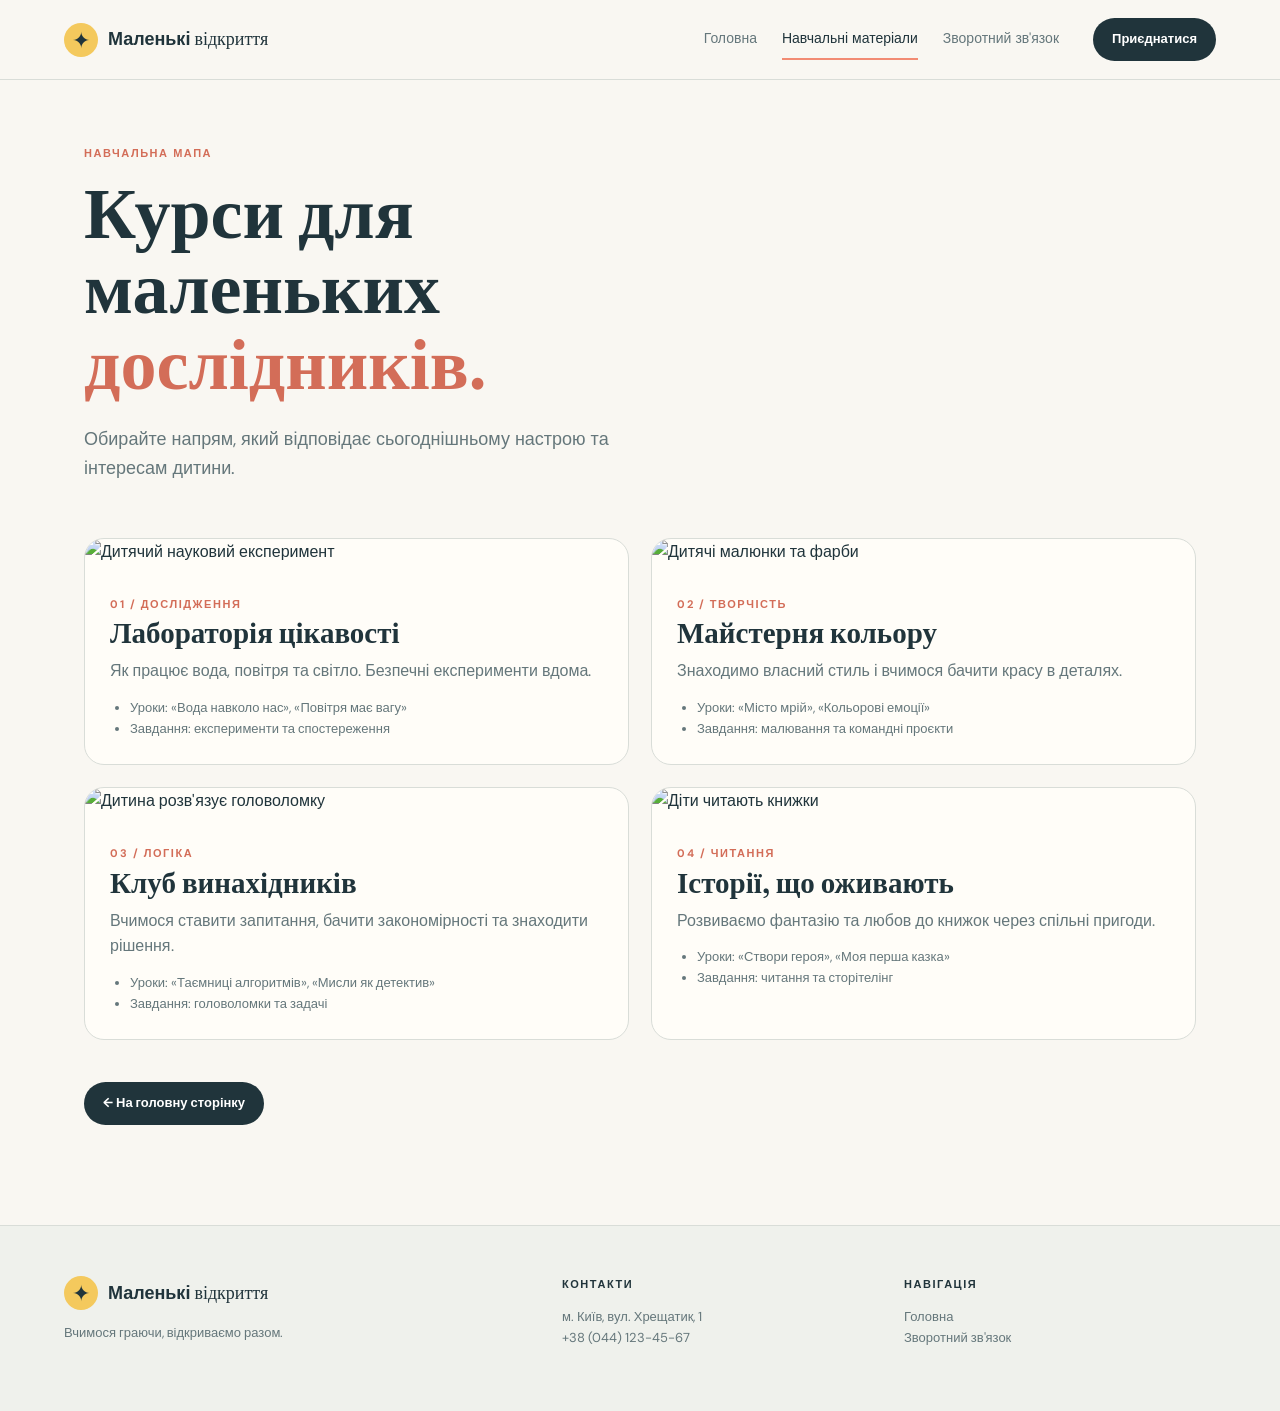
==== courses.html @ d6eb9dab "Create Lab1 frontend portal" ====
<!DOCTYPE html>
<html lang="uk">
<head>
  <meta charset="UTF-8">
  <meta name="viewport" content="width=device-width, initial-scale=1.0">
  <title>Навчальні матеріали | Маленькі відкриття</title>
  <link rel="stylesheet" href="styles.css">
</head>
<body>
  <header class="site-header">
    <a class="brand" href="index.html"><span class="brand-mark">✦</span><span><strong>Маленькі</strong><em> відкриття</em></span></a>
    <nav aria-label="Головна навігація"><a href="index.html">Головна</a><a href="courses.html" class="active">Навчальні матеріали</a><a href="feedback.html">Зворотний зв'язок</a></nav>
    <a class="button button-primary" href="feedback.html">Приєднатися</a>
  </header>
  <main class="page-main">
    <section class="page-intro"><p class="eyebrow">Навчальна мапа</p><h1>Курси для маленьких <span>дослідників.</span></h1><p>Обирайте напрям, який відповідає сьогоднішньому настрою та інтересам дитини.</p></section>
    <section class="course-grid" aria-label="Список курсів">
      <article class="course-card"><img src="https://images.unsplash.com/photo-1532094349884-543bc11b234d?auto=format&fit=crop&w=700&q=85" alt="Дитячий науковий експеримент"><div class="course-content"><span class="course-tag">01 / Дослідження</span><h2>Лабораторія цікавості</h2><p>Як працює вода, повітря та світло. Безпечні експерименти вдома.</p><ul><li>Уроки: «Вода навколо нас», «Повітря має вагу»</li><li>Завдання: експерименти та спостереження</li></ul></div></article>
      <article class="course-card"><img src="https://images.unsplash.com/photo-1561214115-f2f134cc4912?auto=format&fit=crop&w=700&q=85" alt="Дитячі малюнки та фарби"><div class="course-content"><span class="course-tag">02 / Творчість</span><h2>Майстерня кольору</h2><p>Знаходимо власний стиль і вчимося бачити красу в деталях.</p><ul><li>Уроки: «Місто мрій», «Кольорові емоції»</li><li>Завдання: малювання та командні проєкти</li></ul></div></article>
      <article class="course-card"><img src="https://images.unsplash.com/photo-1606326608606-aa0b62935f2b?auto=format&fit=crop&w=700&q=85" alt="Дитина розв'язує головоломку"><div class="course-content"><span class="course-tag">03 / Логіка</span><h2>Клуб винахідників</h2><p>Вчимося ставити запитання, бачити закономірності та знаходити рішення.</p><ul><li>Уроки: «Таємниці алгоритмів», «Мисли як детектив»</li><li>Завдання: головоломки та задачі</li></ul></div></article>
      <article class="course-card"><img src="https://images.unsplash.com/photo-1503676260728-1c00da094a0b?auto=format&fit=crop&w=700&q=85" alt="Діти читають книжки"><div class="course-content"><span class="course-tag">04 / Читання</span><h2>Історії, що оживають</h2><p>Розвиваємо фантазію та любов до книжок через спільні пригоди.</p><ul><li>Уроки: «Створи героя», «Моя перша казка»</li><li>Завдання: читання та сторітелінг</li></ul></div></article>
    </section>
    <a class="button button-dark back-button" href="index.html">← На головну сторінку</a>
  </main>
  <footer class="site-footer"><div><a class="brand" href="index.html"><span class="brand-mark">✦</span><span><strong>Маленькі</strong><em> відкриття</em></span></a><p>Вчимося граючи, відкриваємо разом.</p></div><div><p class="footer-label">Контакти</p><p>м. Київ, вул. Хрещатик, 1<br><a href="tel:+380441234567">+38 (044) 123-45-67</a></p></div><div><p class="footer-label">Навігація</p><p><a href="index.html">Головна</a><br><a href="feedback.html">Зворотний зв'язок</a></p></div></footer>
</body>
</html>
---- styles.css ----
@import url("https://fonts.googleapis.com/css2?family=DM+Sans:wght@400;500;700&family=Fraunces:opsz,wght@9..144,500;9..144,600&display=swap");

:root {
  --ink: #20343b;
  --muted: #65777b;
  --paper: #f9f7f2;
  --cream: #fffdf8;
  --coral: #f28b73;
  --yellow: #f4c95d;
  --mint: #b8d9c7;
  --line: #d9ddd8;
  --radius: 20px;
}
* {
  box-sizing: border-box;
}
html {
  scroll-behavior: smooth;
}
body {
  margin: 0;
  color: var(--ink);
  background: var(--paper);
  font-family: "DM Sans", sans-serif;
  line-height: 1.6;
}
a {
  color: inherit;
  text-decoration: none;
}
.site-header {
  min-height: 80px;
  padding: 18px clamp(20px, 5vw, 76px);
  display: flex;
  align-items: center;
  gap: 34px;
  background: rgba(249, 247, 242, 0.92);
  border-bottom: 1px solid var(--line);
  position: sticky;
  top: 0;
  z-index: 10;
  backdrop-filter: blur(10px);
}
.brand {
  display: inline-flex;
  align-items: center;
  gap: 10px;
  font-size: 18px;
  white-space: nowrap;
}
.brand strong {
  font-weight: 700;
}
.brand em {
  font-family: "Fraunces", serif;
  font-style: normal;
}
.brand-mark {
  display: grid;
  place-items: center;
  width: 34px;
  height: 34px;
  color: var(--ink);
  background: var(--yellow);
  border-radius: 50%;
  font-size: 22px;
}
nav {
  display: flex;
  align-items: center;
  gap: 25px;
  margin-left: auto;
  font-size: 14px;
  color: var(--muted);
}
nav a {
  padding: 8px 0;
  border-bottom: 2px solid transparent;
}
nav a:hover,
nav a.active {
  color: var(--ink);
  border-color: var(--coral);
}
.header-actions {
  display: flex;
  gap: 10px;
}
.button {
  display: inline-flex;
  align-items: center;
  justify-content: center;
  border: 1px solid transparent;
  border-radius: 999px;
  padding: 10px 18px;
  font: inherit;
  font-weight: 700;
  font-size: 13px;
  cursor: pointer;
  transition:
    transform 0.2s,
    box-shadow 0.2s,
    background 0.2s;
}
.button:hover {
  transform: translateY(-2px);
  box-shadow: 0 7px 18px rgba(32, 52, 59, 0.12);
}
.button-primary {
  color: #fff;
  background: var(--ink);
}
.button-ghost {
  border-color: var(--line);
  background: transparent;
}
.button-dark {
  color: #fff;
  background: var(--ink);
}
main {
  max-width: 1240px;
  margin: auto;
  padding: 0 clamp(20px, 5vw, 76px);
}
.hero {
  min-height: 630px;
  padding: 75px 0 70px;
  display: grid;
  grid-template-columns: 1fr 0.9fr;
  align-items: center;
  gap: clamp(40px, 8vw, 110px);
}
.eyebrow,
.course-tag,
.card-label,
.footer-label {
  margin: 0 0 12px;
  color: #d36d58;
  font-size: 11px;
  font-weight: 700;
  letter-spacing: 0.14em;
  text-transform: uppercase;
}
.hero h1,
.page-intro h1 {
  max-width: 620px;
  margin: 0;
  font:
    600 clamp(44px, 6vw, 78px)/1.05 "Fraunces",
    serif;
  letter-spacing: 0;
}
.hero h1 span,
.page-intro h1 span {
  color: #d36d58;
}
.hero-text {
  max-width: 500px;
  margin: 25px 0;
  color: var(--muted);
  font-size: 18px;
}
.hero-actions {
  display: flex;
  align-items: center;
  gap: 24px;
}
.text-link {
  color: var(--ink);
  font-weight: 700;
  font-size: 14px;
  border-bottom: 1px solid var(--ink);
  padding-bottom: 3px;
}
.trust-note {
  display: flex;
  align-items: center;
  gap: 9px;
  margin-top: 46px;
  color: var(--muted);
  font-size: 12px;
}
.dot {
  width: 8px;
  height: 8px;
  border-radius: 50%;
  background: #76ae8b;
}
.hero-figure {
  position: relative;
  margin: 0;
}
.hero-figure img {
  width: 100%;
  aspect-ratio: 4/5;
  object-fit: cover;
  border-radius: 150px 150px 20px 20px;
  filter: saturate(0.85);
}
.hero-figure figcaption {
  position: absolute;
  left: -35px;
  bottom: 26px;
  width: 190px;
  padding: 17px;
  color: var(--ink);
  background: var(--yellow);
  border-radius: 12px;
  display: grid;
  gap: 4px;
  transform: rotate(-3deg);
}
.hero-figure figcaption strong {
  font:
    600 30px/1 "Fraunces",
    serif;
}
.hero-figure figcaption span {
  font-size: 11px;
  line-height: 1.3;
}
.intro-section {
  display: grid;
  grid-template-columns: 1fr 0.75fr;
  gap: 100px;
  align-items: start;
  padding: 90px 0;
  border-top: 1px solid var(--line);
}
.intro-copy h2,
.section-heading h2,
.resource-card h2 {
  margin: 0 0 18px;
  font:
    600 39px/1.15 "Fraunces",
    serif;
}
.intro-copy p {
  max-width: 600px;
  color: var(--muted);
}
.styled-sentence {
  color: var(--ink) !important;
  font-size: 16px;
}
.styled-sentence i {
  color: #cb664f;
}
.styled-sentence b {
  color: #6b9b7e;
}
.styled-sentence em {
  color: #bb8a22;
}
.mission-card {
  padding: 30px;
  background: var(--mint);
  border-radius: var(--radius);
}
.mission-card ol {
  margin: 0;
  padding-left: 22px;
}
.mission-card li {
  padding: 9px 0;
  border-bottom: 1px solid rgba(32, 52, 59, 0.15);
}
.mission-card li:last-child {
  border: 0;
}
.topics-section {
  padding: 70px 0 95px;
}
.section-heading {
  display: flex;
  justify-content: space-between;
  align-items: end;
  margin-bottom: 28px;
}
.section-heading h2 {
  margin: 0;
}
.table-wrap {
  overflow-x: auto;
}
table {
  width: 100%;
  min-width: 730px;
  border-collapse: collapse;
  background: var(--cream);
  font-size: 13px;
}
caption {
  padding: 0 0 16px;
  text-align: left;
  color: var(--muted);
  font-size: 13px;
}
th,
td {
  padding: 15px 14px;
  text-align: left;
  border: 1px solid var(--line);
}
thead th {
  color: var(--ink);
  background: #edf1eb;
  font-size: 11px;
  text-transform: uppercase;
  letter-spacing: 0.08em;
}
tbody th {
  color: #cb664f;
}
tfoot th,
tfoot td {
  background: var(--yellow);
  font-weight: 700;
}
.resources-section {
  display: grid;
  grid-template-columns: 1fr 1fr;
  gap: 20px;
  padding: 0 0 100px;
}
.resource-card {
  min-height: 260px;
  padding: 34px;
  border-radius: var(--radius);
}
.resource-card h2 {
  max-width: 340px;
  font-size: 30px;
}
.resource-card p:not(.eyebrow) {
  max-width: 350px;
  color: var(--muted);
}
.coral-card {
  background: #f7c0af;
}
.mint-card {
  background: var(--mint);
}
.site-footer {
  display: grid;
  grid-template-columns: 1.5fr 1fr 1fr;
  gap: 30px;
  padding: 50px clamp(20px, 5vw, 76px);
  border-top: 1px solid var(--line);
  background: #eff1ec;
  font-size: 13px;
}
.site-footer p {
  color: var(--muted);
}
.site-footer .footer-label {
  color: var(--ink);
  margin-bottom: 6px;
}
.site-footer a:hover {
  color: #d36d58;
}
.page-main {
  padding-top: 65px;
  padding-bottom: 100px;
}
.page-intro {
  max-width: 750px;
  margin-bottom: 55px;
}
.page-intro h1 {
  font-size: clamp(45px, 6vw, 72px);
}
.page-intro > p:last-child {
  max-width: 580px;
  color: var(--muted);
  font-size: 18px;
  margin-top: 24px;
}
.course-grid {
  display: grid;
  grid-template-columns: repeat(2, 1fr);
  gap: 22px;
}
.course-card {
  overflow: hidden;
  background: var(--cream);
  border: 1px solid var(--line);
  border-radius: var(--radius);
}
.course-card img {
  width: 100%;
  height: 230px;
  object-fit: cover;
}
.course-content {
  padding: 25px;
}
.course-content h2 {
  margin: 0 0 8px;
  font:
    600 29px "Fraunces",
    serif;
}
.course-content p {
  color: var(--muted);
  margin: 0 0 14px;
}
.course-content ul {
  padding-left: 20px;
  margin: 0;
  color: var(--muted);
  font-size: 13px;
}
.back-button {
  margin-top: 42px;
}
.feedback-main {
  max-width: 950px;
}
.feedback-form {
  display: grid;
  gap: 23px;
  padding: 36px;
  background: var(--cream);
  border: 1px solid var(--line);
  border-radius: var(--radius);
}
.feedback-form fieldset {
  margin: 0;
  padding: 23px;
  border: 1px solid var(--line);
  border-radius: 14px;
}
.feedback-form legend {
  padding: 0 9px;
  font:
    600 24px "Fraunces",
    serif;
}
.form-grid {
  display: grid;
  grid-template-columns: 1fr 1fr;
  gap: 20px;
}
.feedback-form label {
  display: grid;
  gap: 8px;
  color: var(--ink);
  font-size: 13px;
  font-weight: 700;
}
.feedback-form input:not([type="radio"]):not([type="checkbox"]),
.feedback-form select,
.feedback-form textarea {
  width: 100%;
  padding: 13px 14px;
  color: var(--ink);
  background: #fff;
  border: 1px solid var(--line);
  border-radius: 9px;
  font: inherit;
  font-weight: 400;
}
.feedback-form textarea {
  max-width: 100%;
  min-width: 100%;
  min-height: 140px;
  max-height: 200px;
  resize: vertical;
}
.radio-group {
  display: flex;
  flex-wrap: wrap;
  align-items: center;
  gap: 18px;
  padding: 13px 0;
  font-weight: 400;
}
.radio-group span {
  display: inline-flex;
  align-items: center;
  gap: 6px;
}
.consent {
  display: grid !important;
  grid-template-columns: 18px 1fr;
  align-items: start;
  font-weight: 400 !important;
}
.consent input {
  margin-top: 4px;
}
.form-actions {
  display: flex;
  gap: 12px;
  padding-top: 5px;
}
@media (max-width: 850px) {
  .site-header {
    flex-wrap: wrap;
    gap: 12px 22px;
  }
  .site-header nav {
    order: 3;
    width: 100%;
    justify-content: space-between;
    overflow-x: auto;
  }
  .header-actions {
    margin-left: auto;
  }
  .hero,
  .intro-section {
    grid-template-columns: 1fr;
  }
  .hero {
    padding-top: 45px;
  }
  .hero-figure {
    max-width: 540px;
    margin: auto;
  }
  .intro-section {
    gap: 35px;
  }
  .resources-section,
  .site-footer {
    grid-template-columns: 1fr;
  }
  .course-grid {
    grid-template-columns: 1fr;
  }
}
@media (max-width: 560px) {
  .site-header {
    padding: 14px 20px;
  }
  .header-actions .button-ghost {
    display: none;
  }
  main {
    padding-left: 20px;
    padding-right: 20px;
  }
  .hero h1,
  .page-intro h1 {
    font-size: 48px;
  }
  .hero-text {
    font-size: 16px;
  }
  .hero-actions,
  .form-actions {
    flex-wrap: wrap;
  }
  .hero-figure figcaption {
    left: 10px;
  }
  .form-grid {
    grid-template-columns: 1fr;
  }
  .feedback-form {
    padding: 18px;
  }
  .feedback-form fieldset {
    padding: 16px;
  }
  .section-heading {
    align-items: start;
    gap: 18px;
    flex-direction: column;
  }
}
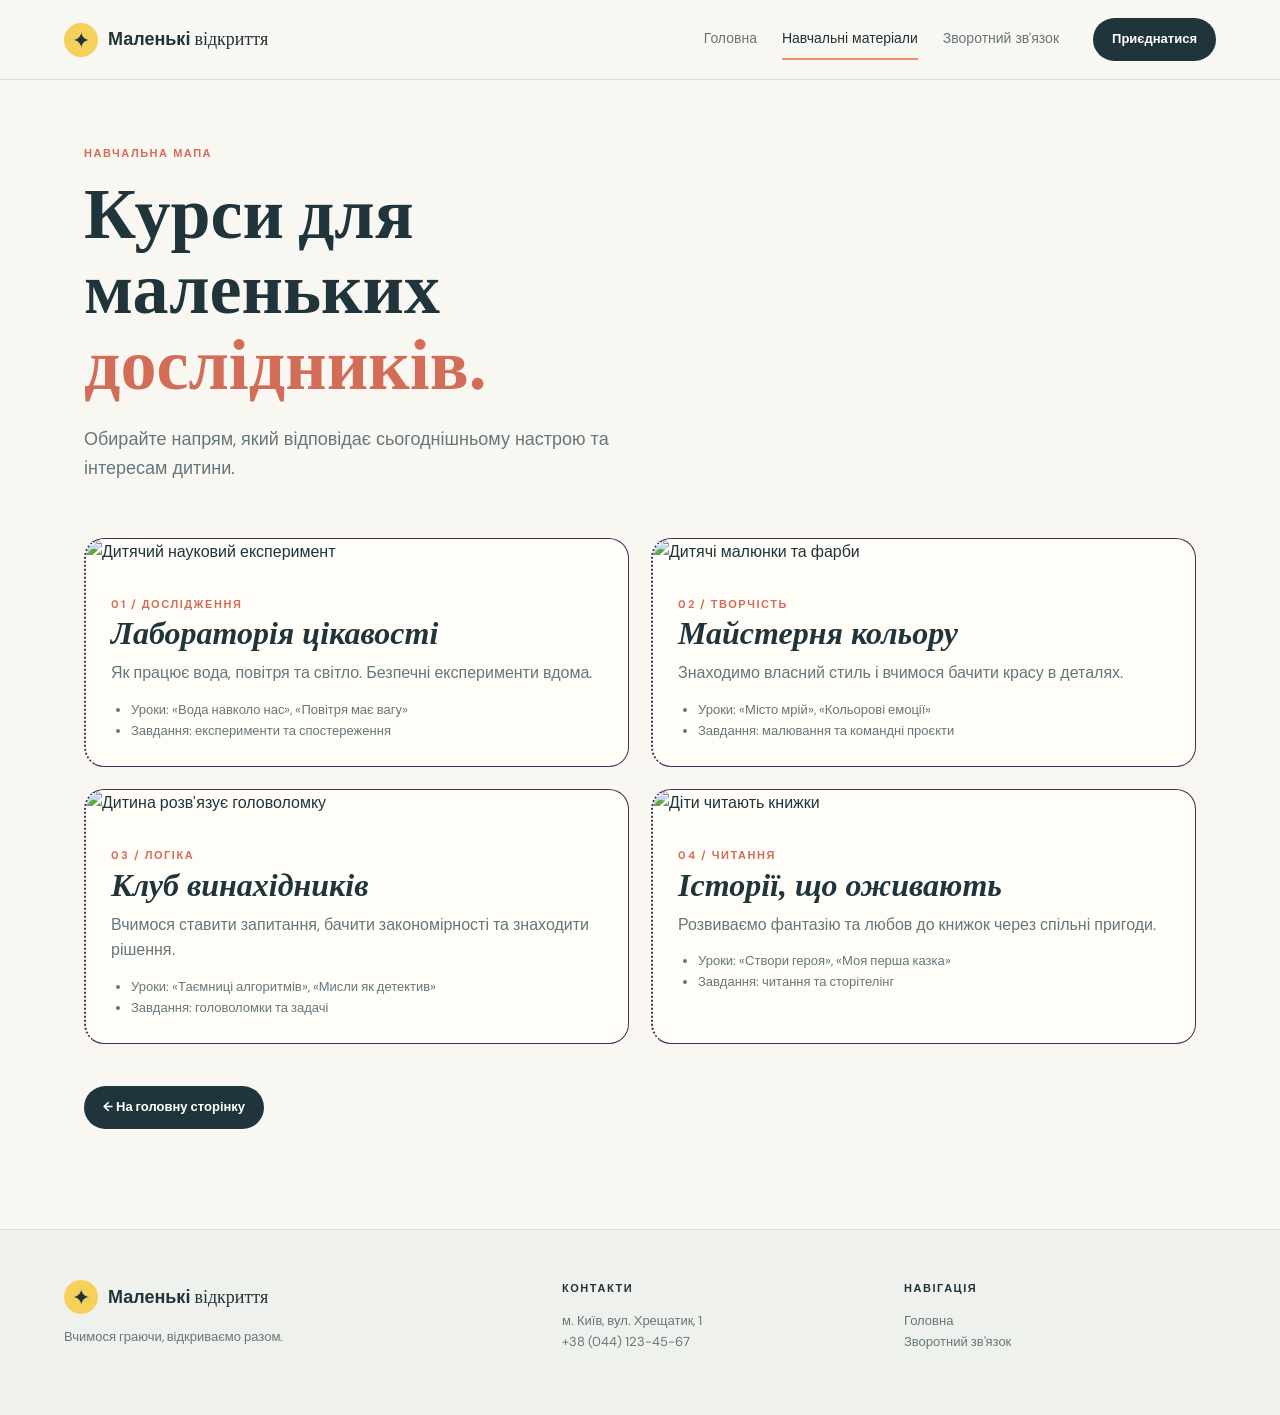
==== commit a0d24345: "Complete Lab 2 CSS styling for variant 4" ====
--- a/courses.html
+++ b/courses.html
@@ -6,7 +6,7 @@
   <title>Навчальні матеріали | Маленькі відкриття</title>
   <link rel="stylesheet" href="styles.css">
 </head>
-<body>
+<body class="courses-page">
   <header class="site-header">
     <a class="brand" href="index.html"><span class="brand-mark">✦</span><span><strong>Маленькі</strong><em> відкриття</em></span></a>
     <nav aria-label="Головна навігація"><a href="index.html">Головна</a><a href="courses.html" class="active">Навчальні матеріали</a><a href="feedback.html">Зворотний зв'язок</a></nav>
--- a/styles.css
+++ b/styles.css
@@ -61,7 +61,7 @@
   width: 34px;
   height: 34px;
   color: var(--ink);
-  background: var(--yellow);
+  background: hsl(46 88% 66%);
   border-radius: 50%;
   font-size: 22px;
 }
@@ -107,7 +107,7 @@
   box-shadow: 0 7px 18px rgba(32, 52, 59, 0.12);
 }
 .button-primary {
-  color: #fff;
+  color: rgb(255, 255, 255);
   background: var(--ink);
 }
 .button-ghost {
@@ -115,8 +115,16 @@
   background: transparent;
 }
 .button-dark {
-  color: #fff;
+  color: white;
   background: var(--ink);
+}
+@keyframes saturation-pulse {
+  0% {
+    filter: saturate(1);
+  }
+  100% {
+    filter: saturate(1.5);
+  }
 }
 main {
   max-width: 1240px;
@@ -272,6 +280,50 @@
 .topics-section {
   padding: 70px 0 95px;
 }
+.home-page .site-header {
+  position: absolute;
+  top: 0;
+  left: 0;
+  right: 0;
+  z-index: 20;
+}
+.home-page .intro-copy {
+  margin: 56px 30px 24px;
+  padding: 0;
+  max-height: 300px;
+  overflow-y: auto;
+}
+.home-page .intro-copy::before {
+  content: "🧭";
+  display: block;
+  margin-bottom: 12px;
+  font-size: 26px;
+}
+.home-page .intro-copy > p:nth-of-type(2)::first-letter {
+  color: #236b4d;
+  text-shadow: 2px 2px 0 rgba(35, 107, 77, 0.2);
+  font-size: 1.35em;
+}
+.home-page .table-wrap {
+  transition: transform 0.3s ease;
+}
+.home-page .table-wrap:hover {
+  transform: translateX(2vw);
+}
+.home-page .contact-block {
+  transition: box-shadow 0s 2s;
+}
+.home-page .contact-block:focus {
+  outline: 2px solid var(--ink);
+  box-shadow: 0 0 0 8px rgba(32, 52, 59, 0.16);
+}
+.home-page .hero-text {
+  float: left;
+  width: 100%;
+}
+.home-page .hero-actions {
+  clear: both;
+}
 .section-heading {
   display: flex;
   justify-content: space-between;
@@ -390,10 +442,39 @@
   border: 1px solid var(--line);
   border-radius: var(--radius);
 }
+.courses-page .site-header {
+  position: fixed;
+  top: 0;
+  left: 0;
+  right: 0;
+  z-index: 20;
+}
+.courses-page .page-main {
+  padding-top: 145px;
+}
+.courses-page .course-card {
+  border: 1px solid #4b2b59;
+  border-left: 2px dotted #4b2b59;
+  border-right: 1px solid #4b2b59;
+}
+.courses-page .course-content h2 {
+  font-size: 32px;
+  font-style: italic;
+  font-weight: 700;
+}
 .course-card img {
   width: 100%;
   height: 230px;
   object-fit: cover;
+  transition: filter 0.3s ease;
+}
+.courses-page .course-card img:hover {
+  animation: saturation-pulse 0.8s ease-in-out forwards;
+  filter: saturate(1.5);
+}
+.courses-page nav a:visited,
+.courses-page .back-button:visited {
+  color: #8b1e3f;
 }
 .course-content {
   padding: 25px;
@@ -421,13 +502,35 @@
   max-width: 950px;
 }
 .feedback-form {
-  display: grid;
+  display: flex;
+  flex-flow: column wrap;
+  justify-content: flex-start;
+  align-items: stretch;
+  align-content: stretch;
   gap: 23px;
   padding: 36px;
   background: var(--cream);
   border: 1px solid var(--line);
   border-radius: var(--radius);
 }
+.feedback-form > fieldset {
+  order: 1;
+  flex-grow: 1;
+  flex-shrink: 1;
+  align-self: stretch;
+}
+.feedback-form > label {
+  order: 2;
+  flex: 1 1 100%;
+}
+.feedback-form > .consent {
+  order: 3;
+  align-self: flex-start;
+}
+.feedback-form > .form-actions {
+  order: 4;
+  align-self: stretch;
+}
 .feedback-form fieldset {
   margin: 0;
   padding: 23px;
@@ -441,9 +544,16 @@
     serif;
 }
 .form-grid {
-  display: grid;
-  grid-template-columns: 1fr 1fr;
+  display: flex;
+  flex-flow: row wrap;
+  justify-content: space-between;
+  align-items: stretch;
+  align-content: flex-start;
   gap: 20px;
+}
+.form-grid > label {
+  flex: 1 1 280px;
+  align-self: stretch;
 }
 .feedback-form label {
   display: grid;
@@ -495,6 +605,10 @@
 }
 .form-actions {
   display: flex;
+  flex-flow: row wrap;
+  justify-content: flex-start;
+  align-items: center;
+  align-content: center;
   gap: 12px;
   padding-top: 5px;
 }
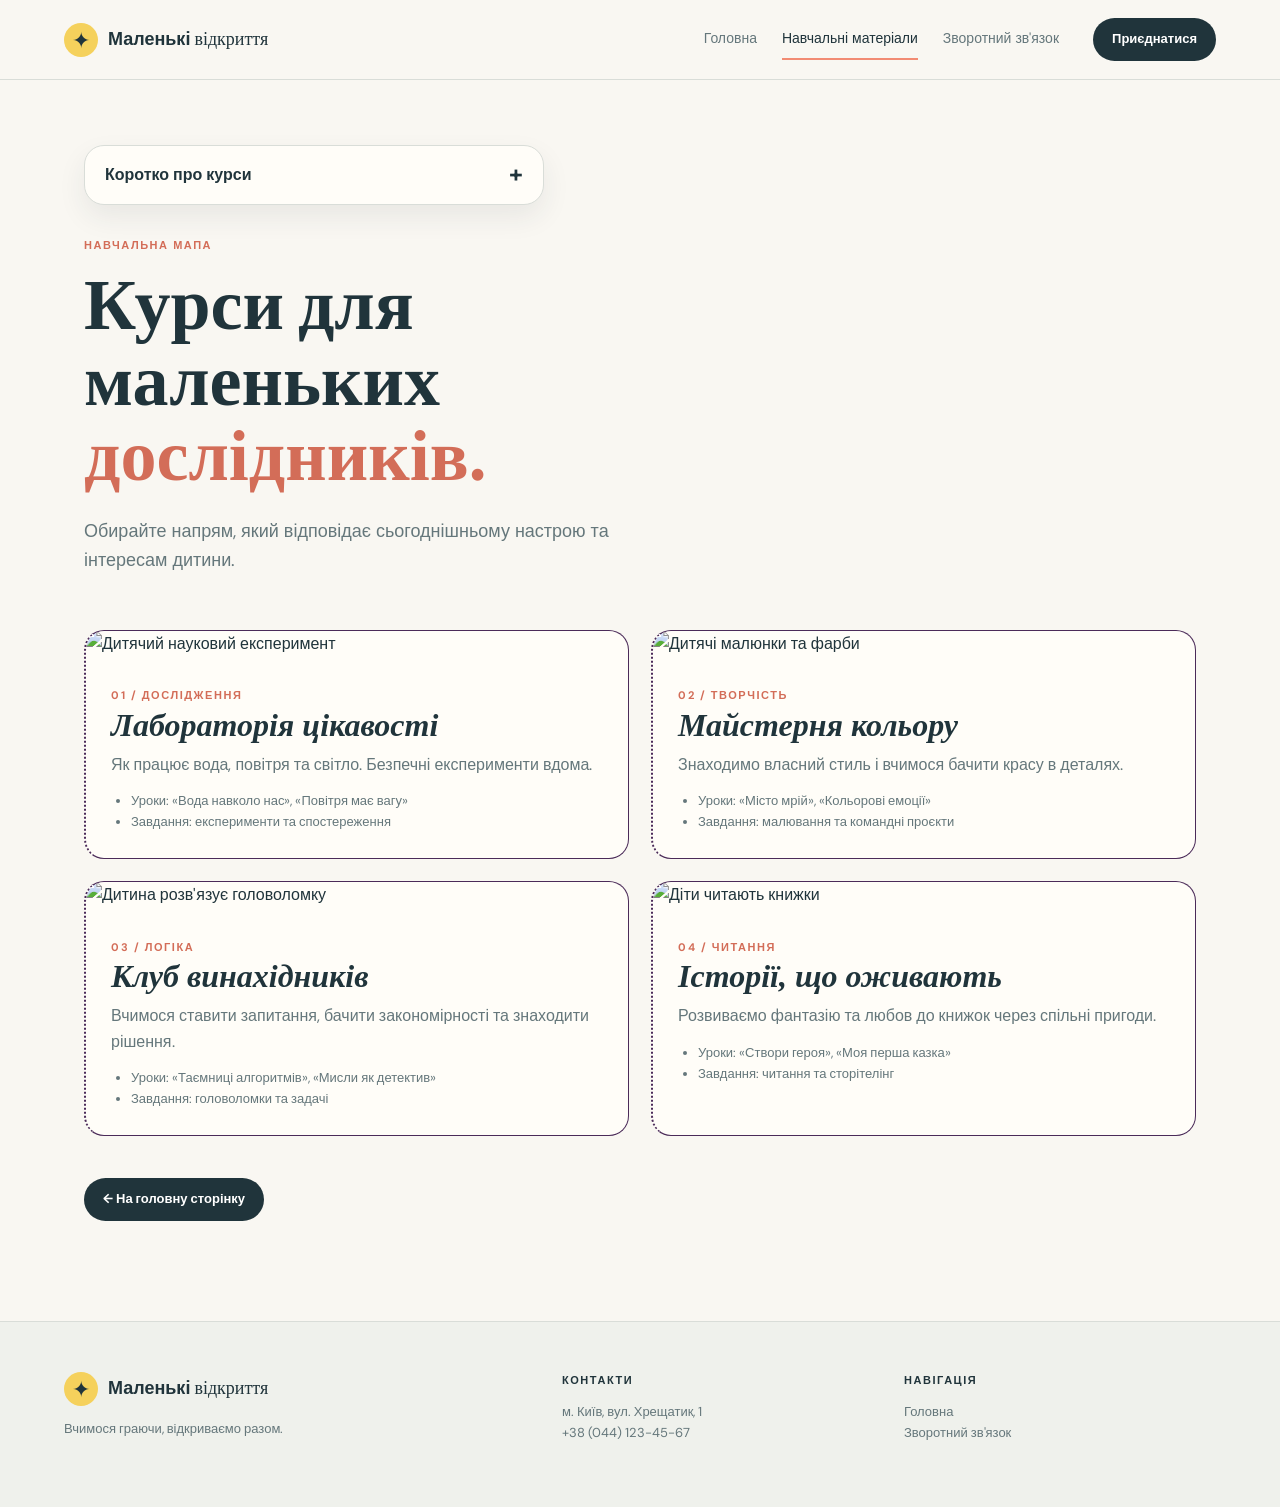
==== commit b936a2eb: "Implement Lab 4 JavaScript interactions" ====
--- a/courses.html
+++ b/courses.html
@@ -13,6 +13,14 @@
     <a class="button button-primary" href="feedback.html">Приєднатися</a>
   </header>
   <main class="page-main">
+    <section class="course-accordion" aria-labelledby="course-accordion-title">
+      <button class="accordion-toggle" id="course-accordion-title" type="button" aria-expanded="false" aria-controls="course-accordion-content">
+        <span>Коротко про курси</span><span class="accordion-icon" aria-hidden="true">+</span>
+      </button>
+      <div class="accordion-content" id="course-accordion-content" hidden>
+        <p>Курси допомагають дітям 6–12 років досліджувати світ через експерименти, творчість, логічні задачі та читання.</p>
+      </div>
+    </section>
     <section class="page-intro"><p class="eyebrow">Навчальна мапа</p><h1>Курси для маленьких <span>дослідників.</span></h1><p>Обирайте напрям, який відповідає сьогоднішньому настрою та інтересам дитини.</p></section>
     <section class="course-grid" aria-label="Список курсів">
       <article class="course-card"><img src="https://images.unsplash.com/photo-1532094349884-543bc11b234d?auto=format&fit=crop&w=700&q=85" alt="Дитячий науковий експеримент"><div class="course-content"><span class="course-tag">01 / Дослідження</span><h2>Лабораторія цікавості</h2><p>Як працює вода, повітря та світло. Безпечні експерименти вдома.</p><ul><li>Уроки: «Вода навколо нас», «Повітря має вагу»</li><li>Завдання: експерименти та спостереження</li></ul></div></article>
@@ -23,5 +31,6 @@
     <a class="button button-dark back-button" href="index.html">← На головну сторінку</a>
   </main>
   <footer class="site-footer"><div><a class="brand" href="index.html"><span class="brand-mark">✦</span><span><strong>Маленькі</strong><em> відкриття</em></span></a><p>Вчимося граючи, відкриваємо разом.</p></div><div><p class="footer-label">Контакти</p><p>м. Київ, вул. Хрещатик, 1<br><a href="tel:+380441234567">+38 (044) 123-45-67</a></p></div><div><p class="footer-label">Навігація</p><p><a href="index.html">Головна</a><br><a href="feedback.html">Зворотний зв'язок</a></p></div></footer>
+  <script src="script.js"></script>
 </body>
 </html>
--- a/styles.css
+++ b/styles.css
@@ -11,6 +11,7 @@
   --line: #d9ddd8;
   --radius: 20px;
 }
+
 * {
   box-sizing: border-box;
 }
@@ -652,6 +653,240 @@
   .site-header {
     padding: 14px 20px;
   }
+
+  .hero { position: relative; overflow: hidden; }
+  .falling-toys-layer { position: absolute; inset: 0; pointer-events: none; overflow: hidden; z-index: 0; }
+  .falling-toy { position: absolute; top: -4rem; font-size: clamp(2.4rem, 4vw, 4rem); animation: falling-toy 8s linear infinite; }
+  .toy-ball { left: 8%; animation-delay: -1s; }
+  .toy-block { left: 28%; animation-delay: -5s; }
+  .toy-puzzle { left: 51%; animation-delay: -3s; }
+  .toy-robot { left: 73%; animation-delay: -7s; }
+  .toy-teddy { left: 90%; animation-delay: -2s; }
+  .hero-copy, .hero-figure { position: relative; z-index: 1; }
+  @keyframes falling-toy {
+    0% { transform: translateY(-5rem) rotate(0deg); opacity: 0; }
+    12% { opacity: 0.9; }
+    88% { opacity: 0.9; }
+    100% { transform: translateY(36rem) rotate(360deg); opacity: 0; }
+  }
+  .author-section { max-width: 1120px; margin: 0 auto; padding: 20px clamp(20px, 5vw, 76px) 76px; display: grid; grid-template-columns: 1fr 280px; gap: 48px; align-items: center; }
+  .author-flip-card { height: 330px; perspective: 1000px; outline: none; }
+  .author-flip-inner { width: 100%; height: 100%; position: relative; transform-style: preserve-3d; transition: transform 0.7s ease; }
+  .author-flip-card:hover .author-flip-inner, .author-flip-card:focus .author-flip-inner, .author-flip-card:focus-within .author-flip-inner, .author-flip-card.is-flipped .author-flip-inner { transform: rotateY(180deg); }
+  .author-card-face { position: absolute; inset: 0; backface-visibility: hidden; border: 1px solid var(--line); border-radius: var(--radius); overflow: hidden; background: var(--cream); box-shadow: 0 16px 35px rgb(32 52 59 / 12%); }
+  .author-card-front { display: flex; flex-direction: column; }
+  .author-card-front img { width: 100%; height: 210px; object-fit: cover; }
+  .author-card-front strong, .author-card-front span { padding: 0 18px; }
+  .author-card-front strong { margin-top: 12px; }
+  .author-card-front span { color: var(--muted); font-size: 13px; }
+  .author-card-back { display: grid; place-content: center; padding: 28px; transform: rotateY(180deg); background: var(--mint); }
+  .author-card-back blockquote { margin: 8px 0 0; font-family: "Fraunces", serif; font-size: 22px; }
+  .course-accordion { width: min(460px, 100%); margin-bottom: 32px; border: 1px solid var(--line); border-radius: var(--radius); background: var(--cream); box-shadow: 0 12px 28px rgb(32 52 59 / 8%); }
+  .accordion-toggle { width: 100%; padding: 16px 20px; display: flex; justify-content: space-between; border: 0; color: var(--ink); background: transparent; font: inherit; font-weight: 700; cursor: pointer; text-align: left; }
+  .accordion-icon { font-size: 24px; line-height: 1; transition: transform 0.2s ease; }
+  .accordion-toggle[aria-expanded="true"] .accordion-icon { transform: rotate(45deg); }
+  .accordion-content { padding: 0 20px 16px; color: var(--muted); }
+  .accordion-content p { margin: 0; }
+  .details-field { position: relative; }
+  .field-tooltip { position: absolute; left: calc(100% + 16px); bottom: 12px; width: 260px; padding: 12px 14px; border: 1px solid var(--coral); border-radius: 12px; color: var(--ink); background: var(--cream); box-shadow: 0 10px 24px rgb(32 52 59 / 18%); font-size: 13px; opacity: 0; pointer-events: none; transform: translateX(-8px); transition: opacity 0.2s ease, transform 0.2s ease; }
+  .details-field:hover textarea, .details-field.tooltip-visible textarea { border-color: var(--coral); background: #fff0e8; box-shadow: 0 0 0 4px rgb(242 139 115 / 20%); }
+  .details-field:hover .field-tooltip, .details-field.tooltip-visible .field-tooltip { opacity: 1; transform: translateX(0); }
+  body { transition: filter 0.4s ease; }
+  body.daylight-mode { filter: brightness(1.4); }
+
+  /* Lab 4 interactive elements */
+  .hero {
+    position: relative;
+    overflow: hidden;
+  }
+  .falling-toys-layer {
+    position: absolute;
+    inset: 0;
+    pointer-events: none;
+    overflow: hidden;
+    z-index: 0;
+  }
+  .falling-toy {
+    position: absolute;
+    top: -4rem;
+    font-size: clamp(2.4rem, 4vw, 4rem);
+    animation: falling-toy 8s linear infinite;
+  }
+  .toy-ball { left: 8%; animation-delay: -1s; }
+  .toy-block { left: 28%; animation-delay: -5s; }
+  .toy-puzzle { left: 51%; animation-delay: -3s; }
+  .toy-robot { left: 73%; animation-delay: -7s; }
+  .toy-teddy { left: 90%; animation-delay: -2s; }
+  .hero-copy,
+  .hero-figure {
+    position: relative;
+    z-index: 1;
+  }
+  @keyframes falling-toy {
+    0% { transform: translateY(-5rem) rotate(0deg); opacity: 0; }
+    12% { opacity: 0.9; }
+    88% { opacity: 0.9; }
+    100% { transform: translateY(36rem) rotate(360deg); opacity: 0; }
+  }
+
+  .author-section {
+    max-width: 1120px;
+    margin: 0 auto;
+    padding: 20px clamp(20px, 5vw, 76px) 76px;
+    display: grid;
+    grid-template-columns: 1fr 280px;
+    gap: 48px;
+    align-items: center;
+  }
+  .author-flip-card {
+    height: 330px;
+    perspective: 1000px;
+    outline: none;
+  }
+  .author-flip-inner {
+    width: 100%;
+    height: 100%;
+    position: relative;
+    transform-style: preserve-3d;
+    transition: transform 0.7s ease;
+  }
+  .author-flip-card:hover .author-flip-inner,
+  .author-flip-card:focus .author-flip-inner,
+  .author-flip-card:focus-within .author-flip-inner {
+    transform: rotateY(180deg);
+  }
+  .author-card-face {
+    position: absolute;
+    inset: 0;
+    backface-visibility: hidden;
+    border: 1px solid var(--line);
+    border-radius: var(--radius);
+    overflow: hidden;
+    background: var(--cream);
+    box-shadow: 0 16px 35px rgb(32 52 59 / 12%);
+  }
+  .author-card-front {
+    display: flex;
+    flex-direction: column;
+  }
+  .author-card-front img {
+    width: 100%;
+    height: 210px;
+    object-fit: cover;
+  }
+  .author-card-front strong,
+  .author-card-front span {
+    padding: 0 18px;
+  }
+  .author-card-front strong {
+    margin-top: 12px;
+  }
+  .author-card-front span {
+    color: var(--muted);
+    font-size: 13px;
+  }
+  .author-card-back {
+    display: grid;
+    place-content: center;
+    padding: 28px;
+    transform: rotateY(180deg);
+    background: var(--mint);
+  }
+  .author-card-back blockquote {
+    margin: 8px 0 0;
+    font-family: "Fraunces", serif;
+    font-size: 22px;
+  }
+
+  .course-accordion {
+    width: min(460px, 100%);
+    margin-bottom: 32px;
+    border: 1px solid var(--line);
+    border-radius: var(--radius);
+    background: var(--cream);
+    box-shadow: 0 12px 28px rgb(32 52 59 / 8%);
+  }
+  .accordion-toggle {
+    width: 100%;
+    padding: 16px 20px;
+    display: flex;
+    justify-content: space-between;
+    border: 0;
+    color: var(--ink);
+    background: transparent;
+    font: inherit;
+    font-weight: 700;
+    cursor: pointer;
+    text-align: left;
+  }
+  .accordion-icon {
+    font-size: 24px;
+    line-height: 1;
+    transition: transform 0.2s ease;
+  }
+  .accordion-toggle[aria-expanded="true"] .accordion-icon {
+    transform: rotate(45deg);
+  }
+  .accordion-content {
+    padding: 0 20px 16px;
+    color: var(--muted);
+  }
+  .accordion-content p {
+    margin: 0;
+  }
+
+  .details-field {
+    position: relative;
+  }
+  .field-tooltip {
+    position: absolute;
+    left: calc(100% + 16px);
+    bottom: 12px;
+    width: 260px;
+    padding: 12px 14px;
+    border: 1px solid var(--coral);
+    border-radius: 12px;
+    color: var(--ink);
+    background: var(--cream);
+    box-shadow: 0 10px 24px rgb(32 52 59 / 18%);
+    font-size: 13px;
+    opacity: 0;
+    pointer-events: none;
+    transform: translateX(-8px);
+    transition: opacity 0.2s ease, transform 0.2s ease;
+  }
+  .details-field:hover textarea,
+  .details-field.tooltip-visible textarea {
+    border-color: var(--coral);
+    background: #fff0e8;
+    box-shadow: 0 0 0 4px rgb(242 139 115 / 20%);
+  }
+  .details-field:hover .field-tooltip,
+  .details-field.tooltip-visible .field-tooltip {
+    opacity: 1;
+    transform: translateX(0);
+  }
+
+  body {
+    transition: filter 0.4s ease;
+  }
+  body.daylight-mode {
+    filter: brightness(1.4);
+  }
+
+  @media (max-width: 700px) {
+    .author-section {
+      grid-template-columns: 1fr;
+    }
+    .author-flip-card {
+      max-width: 280px;
+    }
+    .field-tooltip {
+      left: 0;
+      bottom: -62px;
+      width: min(260px, 100%);
+    }
+  }
   .header-actions .button-ghost {
     display: none;
   }
@@ -688,3 +923,43 @@
     flex-direction: column;
   }
 }
+
+.hero { position: relative; overflow: hidden; }
+.falling-toys-layer { position: absolute; inset: 0; pointer-events: none; overflow: hidden; z-index: 0; }
+.falling-toy { position: absolute; top: -4rem; font-size: clamp(2.4rem, 4vw, 4rem); animation: falling-toy 8s linear infinite; }
+.toy-ball { left: 8%; animation-delay: -1s; }
+.toy-block { left: 28%; animation-delay: -5s; }
+.toy-puzzle { left: 51%; animation-delay: -3s; }
+.toy-robot { left: 73%; animation-delay: -7s; }
+.toy-teddy { left: 90%; animation-delay: -2s; }
+.hero-copy, .hero-figure { position: relative; z-index: 1; }
+@keyframes falling-toy {
+  0% { transform: translateY(-5rem) rotate(0deg); opacity: 0; }
+  12% { opacity: 0.9; }
+  88% { opacity: 0.9; }
+  100% { transform: translateY(36rem) rotate(360deg); opacity: 0; }
+}
+.author-section { max-width: 1120px; margin: 0 auto; padding: 20px clamp(20px, 5vw, 76px) 76px; display: grid; grid-template-columns: 1fr 280px; gap: 48px; align-items: center; }
+.author-flip-card { height: 330px; perspective: 1000px; outline: none; }
+.author-flip-inner { width: 100%; height: 100%; position: relative; transform-style: preserve-3d; transition: transform 0.7s ease; }
+.author-flip-card:hover .author-flip-inner, .author-flip-card:focus .author-flip-inner, .author-flip-card:focus-within .author-flip-inner, .author-flip-card.is-flipped .author-flip-inner { transform: rotateY(180deg); }
+.author-card-face { position: absolute; inset: 0; backface-visibility: hidden; border: 1px solid var(--line); border-radius: var(--radius); overflow: hidden; background: var(--cream); box-shadow: 0 16px 35px rgb(32 52 59 / 12%); }
+.author-card-front { display: flex; flex-direction: column; }
+.author-card-front img { width: 100%; height: 210px; object-fit: cover; }
+.author-card-front strong, .author-card-front span { padding: 0 18px; }
+.author-card-front strong { margin-top: 12px; }
+.author-card-front span { color: var(--muted); font-size: 13px; }
+.author-card-back { display: grid; place-content: center; padding: 28px; transform: rotateY(180deg); background: var(--mint); }
+.author-card-back blockquote { margin: 8px 0 0; font-family: "Fraunces", serif; font-size: 22px; }
+.course-accordion { width: min(460px, 100%); margin-bottom: 32px; border: 1px solid var(--line); border-radius: var(--radius); background: var(--cream); box-shadow: 0 12px 28px rgb(32 52 59 / 8%); }
+.accordion-toggle { width: 100%; padding: 16px 20px; display: flex; justify-content: space-between; border: 0; color: var(--ink); background: transparent; font: inherit; font-weight: 700; cursor: pointer; text-align: left; }
+.accordion-icon { font-size: 24px; line-height: 1; transition: transform 0.2s ease; }
+.accordion-toggle[aria-expanded="true"] .accordion-icon { transform: rotate(45deg); }
+.accordion-content { padding: 0 20px 16px; color: var(--muted); }
+.accordion-content p { margin: 0; }
+.details-field { position: relative; }
+.field-tooltip { position: absolute; left: calc(100% + 16px); bottom: 12px; width: 260px; padding: 12px 14px; border: 1px solid var(--coral); border-radius: 12px; color: var(--ink); background: var(--cream); box-shadow: 0 10px 24px rgb(32 52 59 / 18%); font-size: 13px; opacity: 0; pointer-events: none; transform: translateX(-8px); transition: opacity 0.2s ease, transform 0.2s ease; }
+.details-field:hover textarea, .details-field.tooltip-visible textarea { border-color: var(--coral); background: #fff0e8; box-shadow: 0 0 0 4px rgb(242 139 115 / 20%); }
+.details-field:hover .field-tooltip, .details-field.tooltip-visible .field-tooltip { opacity: 1; transform: translateX(0); }
+body { transition: filter 0.4s ease; }
+body.daylight-mode { filter: brightness(1.4); }
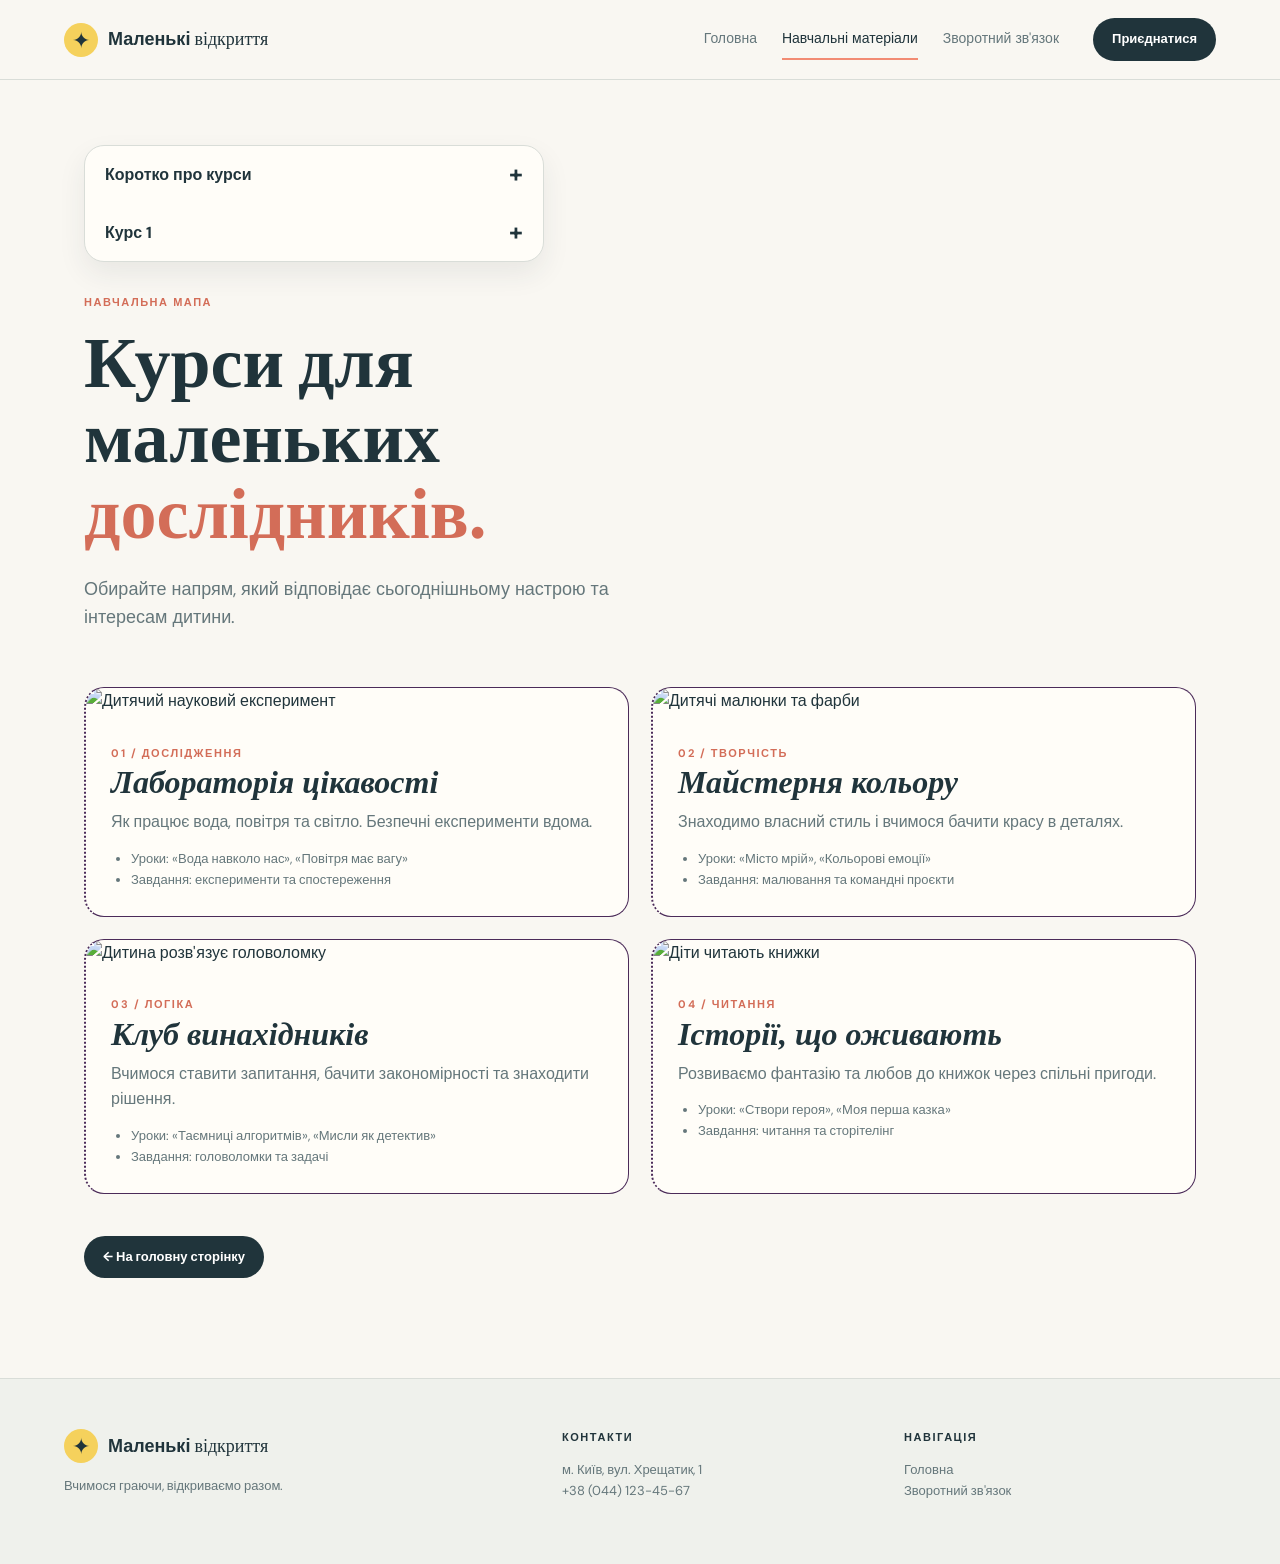
==== commit a45c1127: "Complete Lab 5" ====
--- a/courses.html
+++ b/courses.html
@@ -14,19 +14,28 @@
   </header>
   <main class="page-main">
     <section class="course-accordion" aria-labelledby="course-accordion-title">
-      <button class="accordion-toggle" id="course-accordion-title" type="button" aria-expanded="false" aria-controls="course-accordion-content">
+      <button class="accordion-toggle" id="course-accordion-title" type="button" aria-expanded="false" aria-controls="course-accordion-content-1">
         <span>Коротко про курси</span><span class="accordion-icon" aria-hidden="true">+</span>
       </button>
-      <div class="accordion-content" id="course-accordion-content" hidden>
+      <div class="accordion-content" id="course-accordion-content-1" hidden>
         <p>Курси допомагають дітям 6–12 років досліджувати світ через експерименти, творчість, логічні задачі та читання.</p>
       </div>
+
+      <button class="accordion-toggle" id="course-accordion-title-2" type="button" aria-expanded="false" aria-controls="course-accordion-content-2">
+        <span>Курс 1</span><span class="accordion-icon" aria-hidden="true">+</span>
+      </button>
+      <div class="accordion-content" id="course-accordion-content-2" hidden>
+        <p>12321312321ння.</p>
+      </div>
     </section>
+
+
     <section class="page-intro"><p class="eyebrow">Навчальна мапа</p><h1>Курси для маленьких <span>дослідників.</span></h1><p>Обирайте напрям, який відповідає сьогоднішньому настрою та інтересам дитини.</p></section>
     <section class="course-grid" aria-label="Список курсів">
-      <article class="course-card"><img src="https://images.unsplash.com/photo-1532094349884-543bc11b234d?auto=format&fit=crop&w=700&q=85" alt="Дитячий науковий експеримент"><div class="course-content"><span class="course-tag">01 / Дослідження</span><h2>Лабораторія цікавості</h2><p>Як працює вода, повітря та світло. Безпечні експерименти вдома.</p><ul><li>Уроки: «Вода навколо нас», «Повітря має вагу»</li><li>Завдання: експерименти та спостереження</li></ul></div></article>
-      <article class="course-card"><img src="https://images.unsplash.com/photo-1561214115-f2f134cc4912?auto=format&fit=crop&w=700&q=85" alt="Дитячі малюнки та фарби"><div class="course-content"><span class="course-tag">02 / Творчість</span><h2>Майстерня кольору</h2><p>Знаходимо власний стиль і вчимося бачити красу в деталях.</p><ul><li>Уроки: «Місто мрій», «Кольорові емоції»</li><li>Завдання: малювання та командні проєкти</li></ul></div></article>
-      <article class="course-card"><img src="https://images.unsplash.com/photo-1606326608606-aa0b62935f2b?auto=format&fit=crop&w=700&q=85" alt="Дитина розв'язує головоломку"><div class="course-content"><span class="course-tag">03 / Логіка</span><h2>Клуб винахідників</h2><p>Вчимося ставити запитання, бачити закономірності та знаходити рішення.</p><ul><li>Уроки: «Таємниці алгоритмів», «Мисли як детектив»</li><li>Завдання: головоломки та задачі</li></ul></div></article>
-      <article class="course-card"><img src="https://images.unsplash.com/photo-1503676260728-1c00da094a0b?auto=format&fit=crop&w=700&q=85" alt="Діти читають книжки"><div class="course-content"><span class="course-tag">04 / Читання</span><h2>Історії, що оживають</h2><p>Розвиваємо фантазію та любов до книжок через спільні пригоди.</p><ul><li>Уроки: «Створи героя», «Моя перша казка»</li><li>Завдання: читання та сторітелінг</li></ul></div></article>
+      <article class="course-card"><img src="https://images.unsplash.com/photo-1532094349884-543bc11b234d?auto=format&fit=crop&w=700&q=85" alt="Дитячий науковий експеримент" width="700" height="467" loading="lazy" decoding="async"><div class="course-content"><span class="course-tag">01 / Дослідження</span><h2>Лабораторія цікавості</h2><p>Як працює вода, повітря та світло. Безпечні експерименти вдома.</p><ul><li>Уроки: «Вода навколо нас», «Повітря має вагу»</li><li>Завдання: експерименти та спостереження</li></ul></div></article>
+      <article class="course-card"><img src="https://images.unsplash.com/photo-1561214115-f2f134cc4912?auto=format&fit=crop&w=700&q=85" alt="Дитячі малюнки та фарби" width="700" height="467" loading="lazy" decoding="async"><div class="course-content"><span class="course-tag">02 / Творчість</span><h2>Майстерня кольору</h2><p>Знаходимо власний стиль і вчимося бачити красу в деталях.</p><ul><li>Уроки: «Місто мрій», «Кольорові емоції»</li><li>Завдання: малювання та командні проєкти</li></ul></div></article>
+      <article class="course-card"><img src="https://images.unsplash.com/photo-1606326608606-aa0b62935f2b?auto=format&fit=crop&w=700&q=85" alt="Дитина розв'язує головоломку" width="700" height="467" loading="lazy" decoding="async"><div class="course-content"><span class="course-tag">03 / Логіка</span><h2>Клуб винахідників</h2><p>Вчимося ставити запитання, бачити закономірності та знаходити рішення.</p><ul><li>Уроки: «Таємниці алгоритмів», «Мисли як детектив»</li><li>Завдання: головоломки та задачі</li></ul></div></article>
+      <article class="course-card"><img src="https://images.unsplash.com/photo-1503676260728-1c00da094a0b?auto=format&fit=crop&w=700&q=85" alt="Діти читають книжки" width="700" height="467" loading="lazy" decoding="async"><div class="course-content"><span class="course-tag">04 / Читання</span><h2>Історії, що оживають</h2><p>Розвиваємо фантазію та любов до книжок через спільні пригоди.</p><ul><li>Уроки: «Створи героя», «Моя перша казка»</li><li>Завдання: читання та сторітелінг</li></ul></div></article>
     </section>
     <a class="button button-dark back-button" href="index.html">← На головну сторінку</a>
   </main>
--- a/styles.css
+++ b/styles.css
@@ -17,6 +17,7 @@
 }
 html {
   scroll-behavior: smooth;
+  overflow-x: hidden;
 }
 body {
   margin: 0;
@@ -24,6 +25,7 @@
   background: var(--paper);
   font-family: "DM Sans", sans-serif;
   line-height: 1.6;
+  overflow-x: hidden;
 }
 a {
   color: inherit;
@@ -694,6 +696,106 @@
   body { transition: filter 0.4s ease; }
   body.daylight-mode { filter: brightness(1.4); }
 
+  img {
+    max-width: 100%;
+  }
+
+  .hero-figure img,
+  .course-card img {
+    display: block;
+    height: auto;
+  }
+
+  @media (max-width: 700px) {
+    .site-header {
+      align-items: flex-start;
+    }
+
+    @media (max-width: 850px) {
+      .field-tooltip {
+        left: 0;
+        bottom: -62px;
+      }
+    }
+
+    .site-header nav {
+      gap: 16px;
+      justify-content: flex-start;
+      padding-bottom: 2px;
+    }
+
+    .site-header nav a {
+      white-space: nowrap;
+    }
+
+    .header-actions {
+      width: 100%;
+    }
+
+    .header-actions .button {
+      flex: 1;
+    }
+
+    .author-section {
+      grid-template-columns: 1fr;
+      gap: 28px;
+    }
+
+    .author-flip-card {
+      width: min(100%, 280px);
+      margin: 0 auto;
+    }
+
+    .field-tooltip {
+      left: 0;
+      bottom: -62px;
+      width: min(260px, 100%);
+    }
+  }
+
+  @media (max-width: 420px) {
+    main {
+      padding-left: 16px;
+      padding-right: 16px;
+    }
+
+    .site-header {
+      gap: 12px;
+    }
+
+    .brand {
+      font-size: 16px;
+    }
+
+    nav {
+      font-size: 13px;
+    }
+
+    .hero h1,
+    .page-intro h1 {
+      font-size: clamp(36px, 12vw, 48px);
+    }
+
+    .button {
+      padding-inline: 14px;
+    }
+
+    .feedback-form {
+      padding: 14px;
+    }
+  }
+
+  @media (prefers-reduced-motion: reduce) {
+    *,
+    *::before,
+    *::after {
+      scroll-behavior: auto !important;
+      animation-duration: 0.01ms !important;
+      animation-iteration-count: 1 !important;
+      transition-duration: 0.01ms !important;
+    }
+  }
+
   /* Lab 4 interactive elements */
   .hero {
     position: relative;
